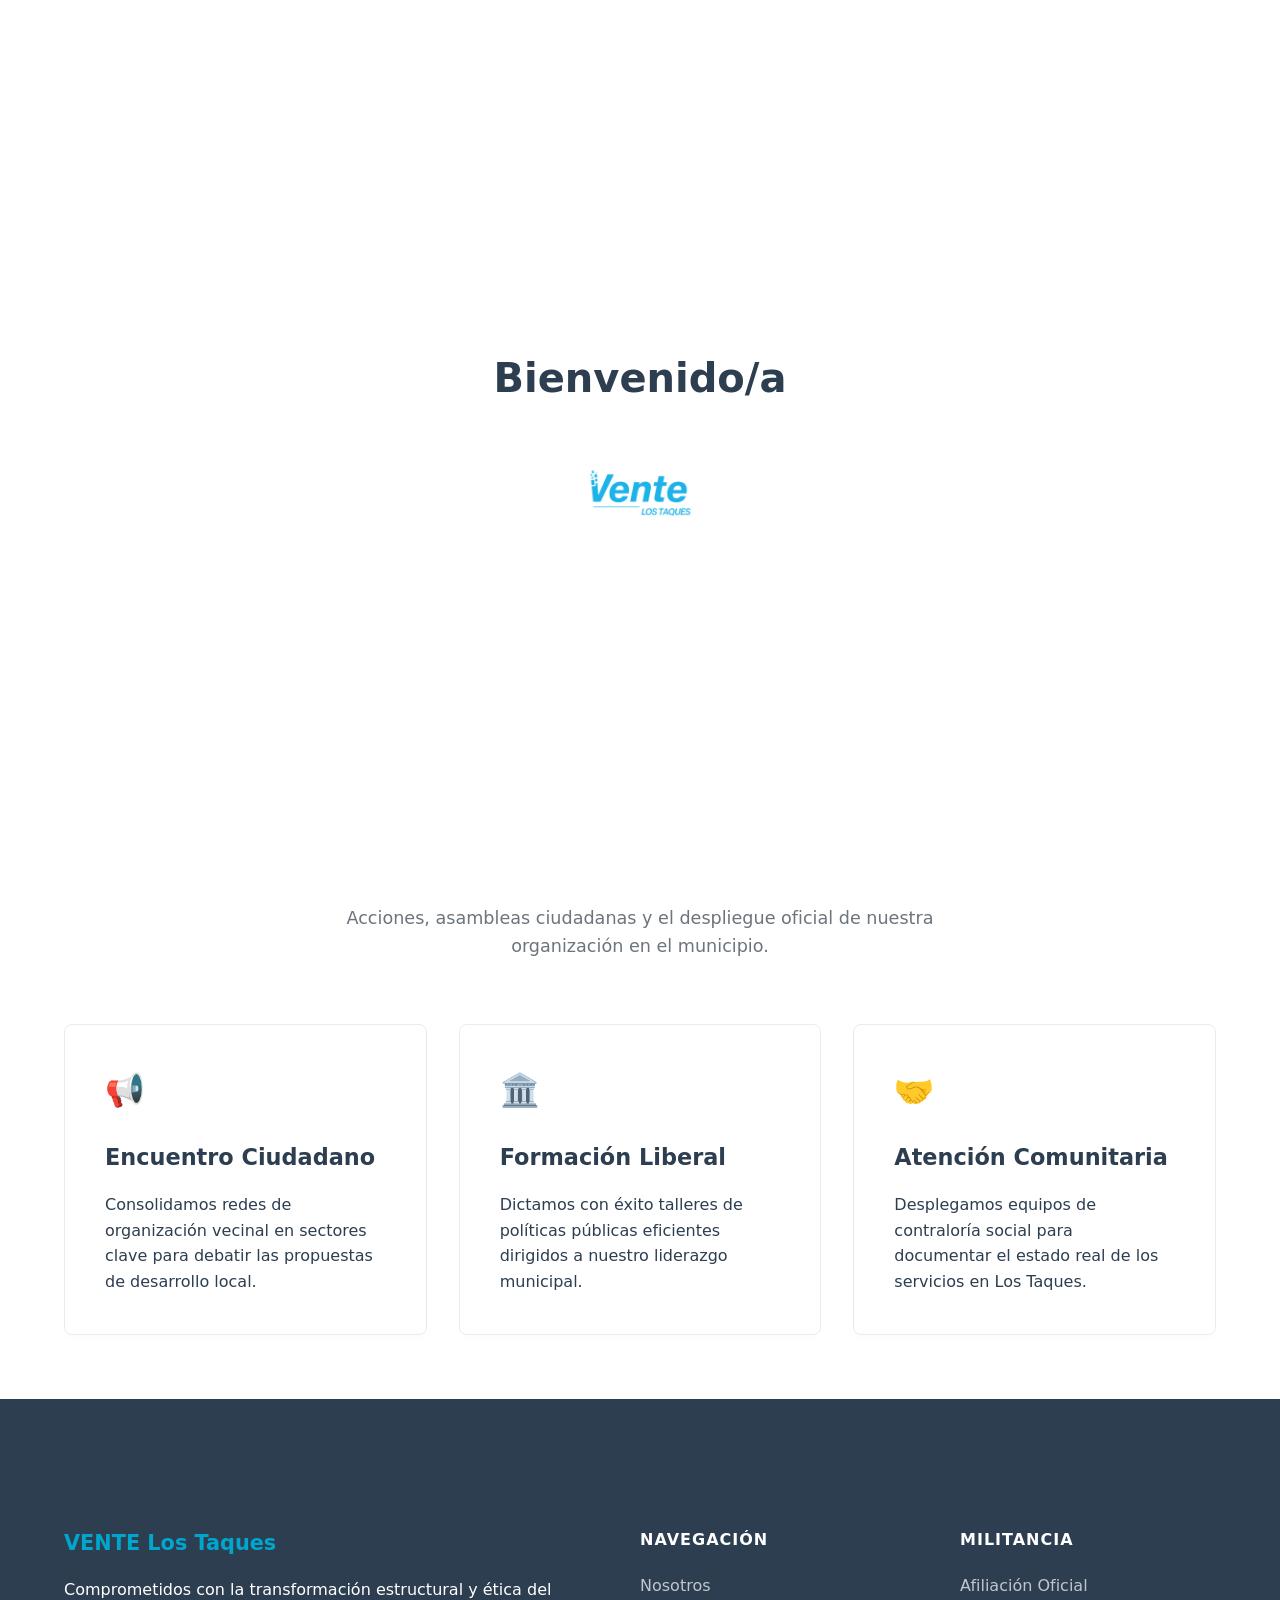
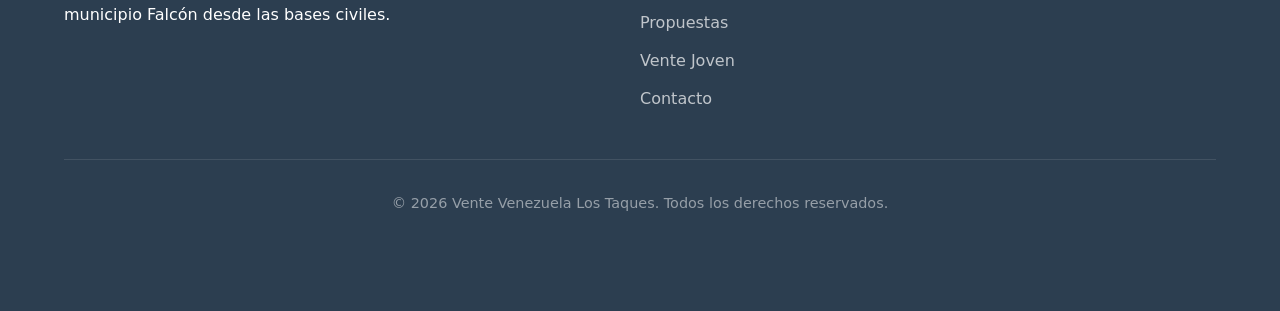
==== index.html @ 9eb404ef "Update index.html" ====
<!DOCTYPE html>
<html lang="es">
<head>
    <meta charset="UTF-8">
    <meta name="viewport" content="width=device-width, initial-scale=1.0">
    <title>Vente Los Taques | Inicio</title>
    <link rel="stylesheet" href="css/estilos.css">
    <link rel="icon" type="image/png" href="img/logo.png">
</head>
<body>

    <!-- Pantalla de Carga Flotante -->
    <div class="pantalla-carga" id="loader-bienvenida">
        <div class="pantalla-carga-contenido">
            <h2>Bienvenido/a</h2>
            <img src="img/logofondo.png" alt="Vente Logo Icono">
        </div>
    </div>

    <header class="header-institucional">
        <nav class="navbar">
            <div class="logo">
                <a href="index.html">
                    <img src="img/logofondo.png" alt="Vente Los Taques" class="logo-img">
                </a>
            </div>
            <button class="hamburger" aria-label="Abrir menú" aria-expanded="false">
                <span class="bar"></span>
                <span class="bar"></span>
                <span class="bar"></span>
            </button>
            <ul class="nav-menu">
                <li><a href="index.html" class="nav-link">Inicio</a></li>
                <li><a href="nosotros/" class="nav-link">Nosotros</a></li>
                <li><a href="propuestas/" class="nav-link">Propuestas</a></li>
                <li><a href="juventud/" class="nav-link">Vente Joven</a></li>
                <li><a href="contacto/" class="nav-link">Contacto</a></li>
                <li><a href="noticias/" class="nav-link">Noticias</a></li>
                <li><a href="inscribete/" class="nav-link btn-cta-nav">Inscríbete</a></li>
            </ul>
        </nav>
    </header>

    <main>
        <section class="hero">
            <div class="contenedor">
                <div class="hero-content">
                    <h1>Libertad y Democracia para <span>Los Taques</span></h1>
                    <p>Construimos una alternativa civil sólida basada en pilares institucionales éticos, el libre mercado y la defensa inquebrantable de la propiedad privada en nuestro municipio.</p>
                    <a href="inscribete/" class="btn-principal" style="width: auto;">Súmate al Movimiento</a>
                </div>
            </div>
        </section>

        <section class="contenedor">
            <div class="encabezado-seccion">
                <h2>Noticias de Los Taques</h2>
                <p>Acciones, asambleas ciudadanas y el despliegue oficial de nuestra organización en el municipio.</p>
            </div>
            <div class="grid-dinamico">
                <article class="tarjeta-corporativa">
                    <div class="icono">📢</div>
                    <h3>Encuentro Ciudadano</h3>
                    <p>Consolidamos redes de organización vecinal en sectores clave para debatir las propuestas de desarrollo local.</p>
                </article>
                <article class="tarjeta-corporativa">
                    <div class="icono">🏛️</div>
                    <h3>Formación Liberal</h3>
                    <p>Dictamos con éxito talleres de políticas públicas eficientes dirigidos a nuestro liderazgo municipal.</p>
                </article>
                <article class="tarjeta-corporativa">
                    <div class="icono">🤝</div>
                    <h3>Atención Comunitaria</h3>
                    <p>Desplegamos equipos de contraloría social para documentar el estado real de los servicios en Los Taques.</p>
                </article>
            </div>
        </section>
    </main>

    <footer class="footer-institucional">
        <div class="contenedor">
            <div class="footer-grid">
                <div class="footer-info">
                    <h4>VENTE Los Taques</h4>
                    <p>Comprometidos con la transformación estructural y ética del municipio Falcón desde las bases civiles.</p>
                </div>
                <div class="footer-enlaces">
                    <h5>Navegación</h5>
                    <ul>
                        <li><a href="nosotros/">Nosotros</a></li>
                        <li><a href="propuestas/">Propuestas</a></li>
                        <li><a href="juventud/">Vente Joven</a></li>
                        <li><a href="contacto/">Contacto</a></li>
                    </ul>
                </div>
                <div class="footer-enlaces">
                    <h5>Militancia</h5>
                    <ul>
                        <li><a href="inscribete/">Afiliación Oficial</a></li>
                    </ul>
                </div>
            </div>
            <div class="footer-derechos">
                <p>&copy; 2026 Vente Venezuela Los Taques. Todos los derechos reservados.</p>
            </div>
        </div>
    </footer>

    <script src="js/funciones.js"></script>
</body>
</html>
---- css/estilos.css ----
/* ==========================================================================
   VARIABLES DE IDENTIDAD VISUAL (VENTE VENEZUELA)
   ========================================================================== */
:root {
    --azul-institucional: #00A6CE; /* Azul Cian oficial de Vente */
    --azul-hover: #0084A3;
    --blanco-puro: #FFFFFF;
    --gris-fondo: #F8F9FA;
    --gris-plomo: #2C3E50;
    --gris-secundario: #6C757D;
    --borde-suave: #E9ECEF;
    --fuente-principal: 'Inter', system-ui, -apple-system, sans-serif;
    --transicion-fluida: all 0.3s cubic-bezier(0.25, 0.8, 0.25, 1);
}

/* ==========================================================================
   RESETS Y ESTILOS GLOBALES
   ========================================================================== */
* {
    margin: 0;
    padding: 0;
    box-sizing: border-box;
}

body {
    font-family: var(--fuente-principal);
    background-color: var(--blanco-puro);
    color: var(--gris-plomo);
    line-height: 1.6;
    overflow-x: hidden;
}

body.pagina-alternativa {
    background-color: var(--gris-fondo);
}

a {
    text-decoration: none;
    color: inherit;
    transition: var(--transicion-fluida);
}

ul {
    list-style: none;
}

img {
    max-width: 100%;
    display: block;
}

.contenedor {
    width: 90%;
    max-width: 1200px;
    margin: 0 auto;
    padding: 4rem 0;
}

/* ==========================================================================
   PANTALLA DE CARGA (LOADER BIENVENIDA)
   ========================================================================== */
.pantalla-carga {
    position: fixed;
    top: 0;
    left: 0;
    width: 100%;
    height: 100vh;
    background-color: var(--blanco-puro);
    z-index: 9999;
    display: flex;
    flex-direction: column;
    justify-content: center;
    align-items: center;
    transition: opacity 0.5s ease, visibility 0.5s ease;
}

.pantalla-carga.ocultar {
    opacity: 0;
    visibility: hidden;
    pointer-events: none;
}

.pantalla-carga-contenido {
    text-align: center;
    animation: pulsoSuave 2s infinite ease-in-out;
}

.pantalla-carga h2 {
    font-size: 2.5rem;
    color: var(--gris-plomo);
    margin-bottom: 1.5rem;
    font-weight: 700;
}

.pantalla-carga img {
    width: 120px;
    height: auto;
    margin: 0 auto;
}

/* ==========================================================================
   COMPONENTE GLOBAL: NAVBAR (BARRA DE NAVEGACIÓN)
   ========================================================================== */
.header-institucional {
    background-color: rgba(255, 255, 255, 0.95);
    backdrop-filter: blur(10px);
    border-bottom: 1px solid var(--borde-suave);
    position: sticky;
    top: 0;
    z-index: 1000;
    box-shadow: 0 2px 10px rgba(0,0,0,0.02);
}

.navbar {
    display: flex;
    justify-content: space-between;
    align-items: center;
    height: 80px;
    width: 90%;
    max-width: 1200px;
    margin: 0 auto;
}

.logo a {
    display: flex;
    align-items: center;
}

.logo-img {
    height: 50px; /* Tamaño adaptado para el logo oficial */
    width: auto;
    object-fit: contain;
}

.nav-menu {
    display: flex;
    gap: 2rem;
    align-items: center;
}

.nav-link {
    font-size: 0.95rem;
    font-weight: 500;
    color: var(--gris-plomo);
    padding: 0.5rem 0;
    position: relative;
}

.nav-link:hover, .nav-link.active {
    color: var(--azul-institucional);
}

.nav-link::after {
    content: '';
    position: absolute;
    bottom: 0;
    left: 0;
    width: 0;
    height: 2px;
    background-color: var(--azul-institucional);
    transition: var(--transicion-fluida);
}

.nav-link:hover::after, .nav-link.active::after {
    width: 100%;
}

.btn-cta-nav {
    background-color: var(--azul-institucional);
    color: var(--blanco-puro) !important;
    padding: 0.6rem 1.2rem;
    border-radius: 6px;
    font-weight: 600;
}

.btn-cta-nav:hover {
    background-color: var(--azul-hover);
    transform: translateY(-1px);
}

/* Menú Hamburguesa */
.hamburger {
    display: none;
    cursor: pointer;
    background: none;
    border: none;
    padding: 0.5rem;
    z-index: 1100;
}

.bar {
    display: block;
    width: 25px;
    height: 3px;
    margin: 5px auto;
    transition: var(--transicion-fluida);
    background-color: var(--gris-plomo);
    border-radius: 2px;
}

/* ==========================================================================
   VISTAS / SECCIONES ESTRUCTURALES
   ========================================================================== */
.hero {
    background: linear-gradient(135deg, rgba(255,255,255,0.92) 0%, rgba(248,249,250,0.95) 100%), url('../img/bg-hero.jpg') center/cover no-repeat;
    min-height: calc(85vh - 80px);
    display: flex;
    align-items: center;
    position: relative;
}

.hero-content {
    max-width: 700px;
    animation: entradaFluida 1s cubic-bezier(0.25, 1, 0.5, 1) forwards;
}

.hero h1 {
    font-size: 3.5rem;
    font-weight: 800;
    line-height: 1.15;
    color: var(--gris-plomo);
    margin-bottom: 1.5rem;
    letter-spacing: -1px;
}

.hero h1 span {
    color: var(--azul-institucional);
}

.hero p {
    font-size: 1.2rem;
    color: var(--gris-secundario);
    margin-bottom: 2.5rem;
}

.encabezado-seccion {
    text-align: center;
    margin-bottom: 4rem;
}

.encabezado-seccion h2 {
    font-size: 2.25rem;
    color: var(--gris-plomo);
    font-weight: 700;
    margin-bottom: 1rem;
}

.encabezado-seccion p {
    color: var(--gris-secundario);
    font-size: 1.1rem;
    max-width: 600px;
    margin: 0 auto;
}

.grid-dinamico {
    display: grid;
    grid-template-columns: repeat(auto-fit, minmax(300px, 1fr));
    gap: 2rem;
}

.tarjeta-corporativa {
    background-color: var(--blanco-puro);
    border: 1px solid var(--borde-suave);
    border-radius: 8px;
    padding: 2.5rem;
    transition: var(--transicion-fluida);
    box-shadow: 0 4px 6px rgba(0,0,0,0.01);
}

.tarjeta-corporativa:hover {
    transform: translateY(-5px);
    box-shadow: 0 12px 20px rgba(0, 166, 206, 0.08);
    border-color: rgba(0, 166, 206, 0.2);
}

.tarjeta-corporativa .icono {
    color: var(--azul-institucional);
    font-size: 2rem;
    margin-bottom: 1.5rem;
}

.tarjeta-corporativa h3 {
    font-size: 1.4rem;
    margin-bottom: 1rem;
    color: var(--gris-plomo);
}

/* Formuarios */
.contenedor-formulario {
    max-width: 600px;
    margin: 0 auto;
    background-color: var(--blanco-puro);
    padding: 3rem;
    border-radius: 8px;
    border: 1px solid var(--borde-suave);
    box-shadow: 0 10px 30px rgba(0,0,0,0.02);
    position: relative;
}

.grupo-form {
    margin-bottom: 1.5rem;
}

.grupo-form label {
    display: block;
    font-weight: 600;
    font-size: 0.9rem;
    margin-bottom: 0.5rem;
    color: var(--gris-plomo);
}

.grupo-form input,
.grupo-form textarea {
    width: 100%;
    padding: 0.85rem 1rem;
    border: 1px solid var(--borde-suave);
    border-radius: 6px;
    font-family: var(--fuente-principal);
    font-size: 1rem;
    background-color: var(--gris-fondo);
    transition: var(--transicion-fluida);
}

.grupo-form input:focus,
.grupo-form textarea:focus {
    outline: none;
    border-color: var(--azul-institucional);
    background-color: var(--blanco-puro);
    box-shadow: 0 0 0 3px rgba(0, 166, 206, 0.1);
}

.btn-principal {
    display: inline-block;
    background-color: var(--azul-institucional);
    color: var(--blanco-puro);
    padding: 0.85rem 2rem;
    border-radius: 6px;
    font-weight: 600;
    border: none;
    cursor: pointer;
    font-size: 1rem;
    transition: var(--transicion-fluida);
    text-align: center;
    width: 100%;
}

.btn-principal:hover {
    background-color: var(--azul-hover);
}

/* MODAL / ANIMACIÓN ÉXITO FORMULARIO */
.mensaje-exito-afiliacion {
    position: absolute;
    top: 0;
    left: 0;
    width: 100%;
    height: 100%;
    background-color: var(--blanco-puro);
    border-radius: 8px;
    display: flex;
    flex-direction: column;
    justify-content: center;
    align-items: center;
    text-align: center;
    padding: 2rem;
    opacity: 0;
    visibility: hidden;
    transition: var(--transicion-fluida);
    z-index: 10;
}

.mensaje-exito-afiliacion.activado {
    opacity: 1;
    visibility: visible;
    animation: entradaFluida 0.5s ease forwards;
}

.emoji-animado {
    font-size: 4rem;
    margin-bottom: 1rem;
    animation: rebote 1s infinite alternate;
}

/* ==========================================================================
   COMPONENTE GLOBAL: FOOTER (PIE DE PÁGINA)
   ========================================================================== */
.footer-institucional {
    background-color: var(--gris-plomo);
    color: var(--blanco-puro);
    padding: 4rem 0 2rem 0;
    margin-top: auto;
}

.footer-grid {
    display: grid;
    grid-template-columns: 2fr repeat(2, 1fr);
    gap: 4rem;
    border-bottom: 1px solid rgba(255,255,255,0.1);
    padding-bottom: 3rem;
    margin-bottom: 2rem;
}

.footer-info h4 {
    font-size: 1.3rem;
    color: var(--azul-institucional);
    margin-bottom: 1rem;
}

.footer-enlaces h5 {
    font-size: 1rem;
    margin-bottom: 1.25rem;
    text-transform: uppercase;
    letter-spacing: 1px;
}

.footer-enlaces ul {
    display: flex;
    flex-direction: column;
    gap: 0.75rem;
}

.footer-enlaces a {
    color: rgba(255,255,255,0.7);
}

.footer-enlaces a:hover {
    color: var(--azul-institucional);
    padding-left: 5px;
}

.footer-derechos {
    text-align: center;
    color: rgba(255,255,255,0.5);
    font-size: 0.9rem;
}

/* ==========================================================================
   ANIMACIONES NATIVAS
   ========================================================================== */
@keyframes entradaFluida {
    0% { opacity: 0; transform: translateY(20px); }
    100% { opacity: 1; transform: translateY(0); }
}

@keyframes pulsoSuave {
    0%, 100% { transform: scale(1); opacity: 0.9; }
    50% { transform: scale(1.03); opacity: 1; }
}

@keyframes rebote {
    0% { transform: translateY(0); }
    100% { transform: translateY(-15px); }
}

/* ==========================================================================
   SISTEMA RESPONSIVO (MEDIA QUERIES)
   ========================================================================== */
@media (max-width: 768px) {
    .hamburger { display: block; }
    .hamburger.active .bar:nth-child(2) { opacity: 0; }
    .hamburger.active .bar:nth-child(1) { transform: translateY(8px) rotate(45deg); }
    .hamburger.active .bar:nth-child(3) { transform: translateY(-8px) rotate(-45deg); }

    .nav-menu {
        position: fixed;
        left: -100%;
        top: 80px;
        flex-direction: column;
        background-color: var(--blanco-puro);
        width: 100%;
        height: calc(100vh - 80px);
        text-align: center;
        transition: 0.4s cubic-bezier(0.25, 1, 0.5, 1);
        box-shadow: 0 10px 15px rgba(0,0,0,0.05);
        gap: 1.5rem;
        padding-top: 3rem;
    }

    .nav-menu.active { left: 0; }
    .hero h1 { font-size: 2.5rem; }
    .footer-grid { grid-template-columns: 1fr; gap: 2rem; }
    .contenedor-formulario { padding: 1.5rem; }
   }
   /* ==========================================================================
   SECCIÓN DE NOTICIAS (CARTELERA Y ARTÍCULOS)
   ========================================================================== */
.tarjeta-noticia {
    background-color: var(--blanco-puro);
    border: 1px solid var(--borde-suave);
    border-radius: 8px;
    overflow: hidden;
    transition: var(--transicion-fluida);
    display: flex;
    flex-direction: column;
}

.tarjeta-noticia:hover {
    transform: translateY(-5px);
    box-shadow: 0 12px 25px rgba(0, 0, 0, 0.05);
}

.noticia-portada {
    width: 100%;
    height: 200px;
    object-fit: cover;
}

.noticia-cuerpo {
    padding: 1.5rem;
    display: flex;
    flex-direction: column;
    flex-grow: 1;
}

.noticia-meta {
    font-size: 0.85rem;
    color: var(--azul-institucional);
    font-weight: 600;
    margin-bottom: 0.5rem;
    text-transform: uppercase;
    letter-spacing: 0.5px;
}

.tarjeta-noticia h3 {
    font-size: 1.25rem;
    color: var(--gris-plomo);
    margin-bottom: 0.75rem;
    line-height: 1.4;
}

.tarjeta-noticia p {
    color: var(--gris-secundario);
    font-size: 0.95rem;
    margin-bottom: 1.5rem;
    display: -webkit-box;
    -webkit-line-clamp: 3;
    -webkit-box-orient: vertical;
    overflow: hidden;
}

.btn-leer-mas {
    color: var(--azul-institucional);
    font-weight: 700;
    font-size: 0.95rem;
    display: inline-flex;
    align-items: center;
    gap: 0.5rem;
    margin-top: auto;
}

.btn-leer-mas:hover {
    color: var(--azul-hover);
}

/* Estilos de la Noticia Individual Abierta */
.contenedor-articulo {
    max-width: 800px;
    margin: 0 auto;
    padding: 2rem 0;
}

.meta-articulo-extendido {
    color: var(--gris-secundario);
    font-size: 0.95rem;
    margin-bottom: 1.5rem;
    display: flex;
    gap: 1.5rem;
    border-bottom: 1px solid var(--borde-suave);
    padding-bottom: 1rem;
}

.meta-articulo-extendido span strong {
    color: var(--gris-plomo);
}

.portada-articulo-max {
    width: 100%;
    max-height: 450px;
    object-fit: cover;
    border-radius: 8px;
    margin-bottom: 2.5rem;
}

.cuerpo-articulo {
    font-size: 1.15rem;
    line-height: 1.8;
    color: #333333;
}

.cuerpo-articulo p {
    margin-bottom: 1.5rem;
}

/* Botones de Compartir */
.compartir-redes {
    margin: 3rem 0;
    padding: 1.5rem 0;
    border-top: 1px solid var(--borde-suave);
    border-bottom: 1px solid var(--borde-suave);
}

.compartir-redes h4 {
    font-size: 1rem;
    color: var(--gris-plomo);
    margin-bottom: 1rem;
    text-transform: uppercase;
    letter-spacing: 0.5px;
}

.bloque-botones-sociales {
    display: flex;
    gap: 1rem;
    flex-wrap: wrap;
}

.btn-social-compartir {
    padding: 0.5rem 1rem;
    border-radius: 4px;
    font-size: 0.9rem;
    font-weight: 600;
    color: var(--blanco-puro) !important;
    display: flex;
    align-items: center;
    gap: 0.5rem;
}

.btn-social-compartir.ws { background-color: #25D366; }
.btn-social-compartir.ig { background-color: #E1306C; }
.btn-social-compartir.fb { background-color: #1877F2; }
.btn-social-compartir.tw { background-color: #000000; }

/* Galería de Fotos del Evento (Formato profesional abajo) */
.galeria-noticia {
    margin-top: 3rem;
}

.galeria-grid {
    display: grid;
    grid-template-columns: repeat(auto-fit, minmax(220px, 1fr));
    gap: 1rem;
    margin-top: 1.5rem;
}

.galeria-grid img {
    width: 100%;
    height: 160px;
    object-fit: cover;
    border-radius: 6px;
    transition: var(--transicion-fluida);
    cursor: pointer;
}

.galeria-grid img:hover {
    transform: scale(1.03);
    filter: brightness(0.9);
}
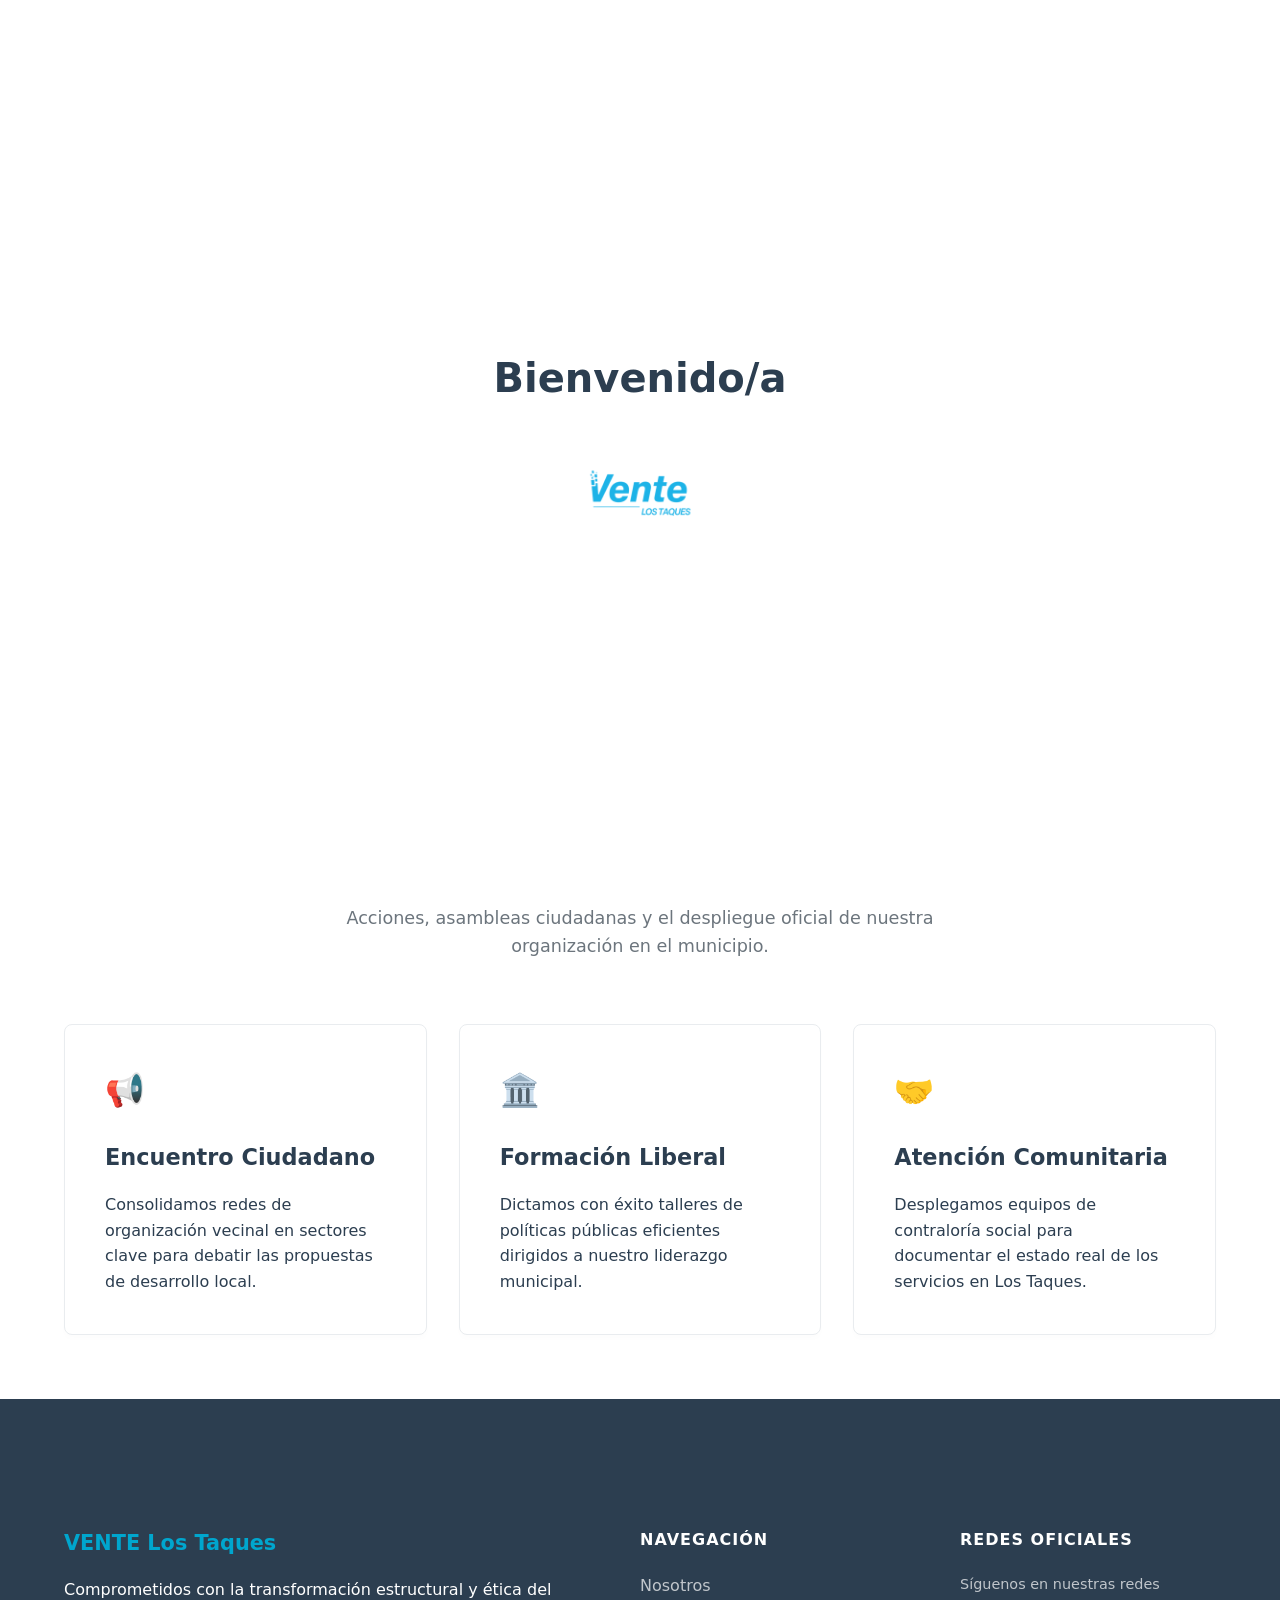
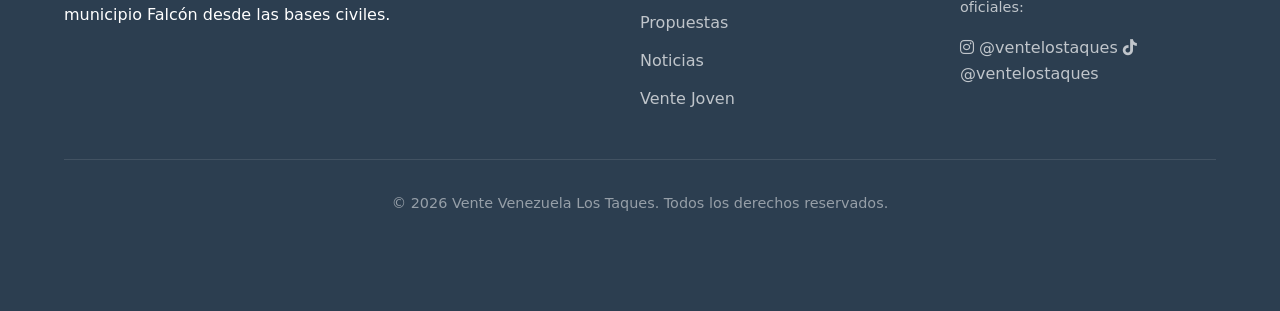
==== commit 9d535fdd: "Update index.html" ====
--- a/index.html
+++ b/index.html
@@ -5,6 +5,7 @@
     <meta name="viewport" content="width=device-width, initial-scale=1.0">
     <title>Vente Los Taques | Inicio</title>
     <link rel="stylesheet" href="css/estilos.css">
+    <link rel="stylesheet" href="https://cdnjs.cloudflare.com/ajax/libs/font-awesome/6.4.0/css/all.min.css">
     <link rel="icon" type="image/png" href="img/logo.png">
 </head>
 <body>
@@ -29,14 +30,22 @@
                 <span class="bar"></span>
                 <span class="bar"></span>
             </button>
-            <ul class="nav-menu">
-                <li><a href="index.html" class="nav-link">Inicio</a></li>
-                <li><a href="nosotros/" class="nav-link">Nosotros</a></li>
-                <li><a href="propuestas/" class="nav-link">Propuestas</a></li>
-                <li><a href="juventud/" class="nav-link">Vente Joven</a></li>
-                <li><a href="contacto/" class="nav-link">Contacto</a></li>
-                <li><a href="noticias/" class="nav-link">Noticias</a></li>
-                <li><a href="inscribete/" class="nav-link btn-cta-nav">Inscríbete</a></li>
+                        <ul class="nav-menu">
+                <li><a href="../index.html" class="nav-link">Inicio</a></li>
+                <li><a href="../nosotros/" class="nav-link">Nosotros</a></li>
+                <li><a href="../propuestas/" class="nav-link">Propuestas</a></li>
+                <li><a href="../noticias/" class="nav-link">Noticias</a></li>
+                <li><a href="../juventud/" class="nav-link">Vente Joven</a></li>
+                <li><a href="../contacto/" class="nav-link">Contacto</a></li>
+                <li><a href="../inscribete/" class="nav-link btn-cta-nav">Inscríbete</a></li>
+                
+                <li class="menu-redes-contenedor">
+                    <p class="redes-titulo-menu">Síguenos en nuestras redes oficiales</p>
+                    <div class="iconos-redes-menu">
+                        <a href="https://www.instagram.com/ventelostaques" target="_blank" aria-label="Instagram"><i class="fab fa-instagram"></i></a>
+                        <a href="https://www.tiktok.com/@ventelostaques" target="_blank" aria-label="TikTok"><i class="fab fa-tiktok"></i></a>
+                    </div>
+                </li>
             </ul>
         </nav>
     </header>
@@ -77,7 +86,7 @@
         </section>
     </main>
 
-    <footer class="footer-institucional">
+        <footer class="footer-institucional">
         <div class="contenedor">
             <div class="footer-grid">
                 <div class="footer-info">
@@ -87,24 +96,26 @@
                 <div class="footer-enlaces">
                     <h5>Navegación</h5>
                     <ul>
-                        <li><a href="nosotros/">Nosotros</a></li>
-                        <li><a href="propuestas/">Propuestas</a></li>
-                        <li><a href="juventud/">Vente Joven</a></li>
-                        <li><a href="contacto/">Contacto</a></li>
+                        <li><a href="../nosotros/">Nosotros</a></li>
+                        <li><a href="../propuestas/">Propuestas</a></li>
+                        <li><a href="../noticias/">Noticias</a></li>
+                        <li><a href="../juventud/">Vente Joven</a></li>
                     </ul>
                 </div>
                 <div class="footer-enlaces">
-                    <h5>Militancia</h5>
-                    <ul>
-                        <li><a href="inscribete/">Afiliación Oficial</a></li>
-                    </ul>
+                    <h5>Redes Oficiales</h5>
+                    <p style="color: rgba(255,255,255,0.7); font-size: 0.9rem; margin-bottom: 1rem;">Síguenos en nuestras redes oficiales:</p>
+                    <div class="iconos-redes-footer">
+                        <a href="https://www.instagram.com/ventelostaques" target="_blank" class="red-footer ig"><i class="fab fa-instagram"></i> @ventelostaques</a>
+                        <a href="https://www.tiktok.com/@ventelostaques" target="_blank" class="red-footer tt"><i class="fab fa-tiktok"></i> @ventelostaques</a>
+                    </div>
                 </div>
             </div>
             <div class="footer-derechos">
                 <p>&copy; 2026 Vente Venezuela Los Taques. Todos los derechos reservados.</p>
             </div>
         </div>
-    </footer>
+        </footer>
 
     <script src="js/funciones.js"></script>
 </body>
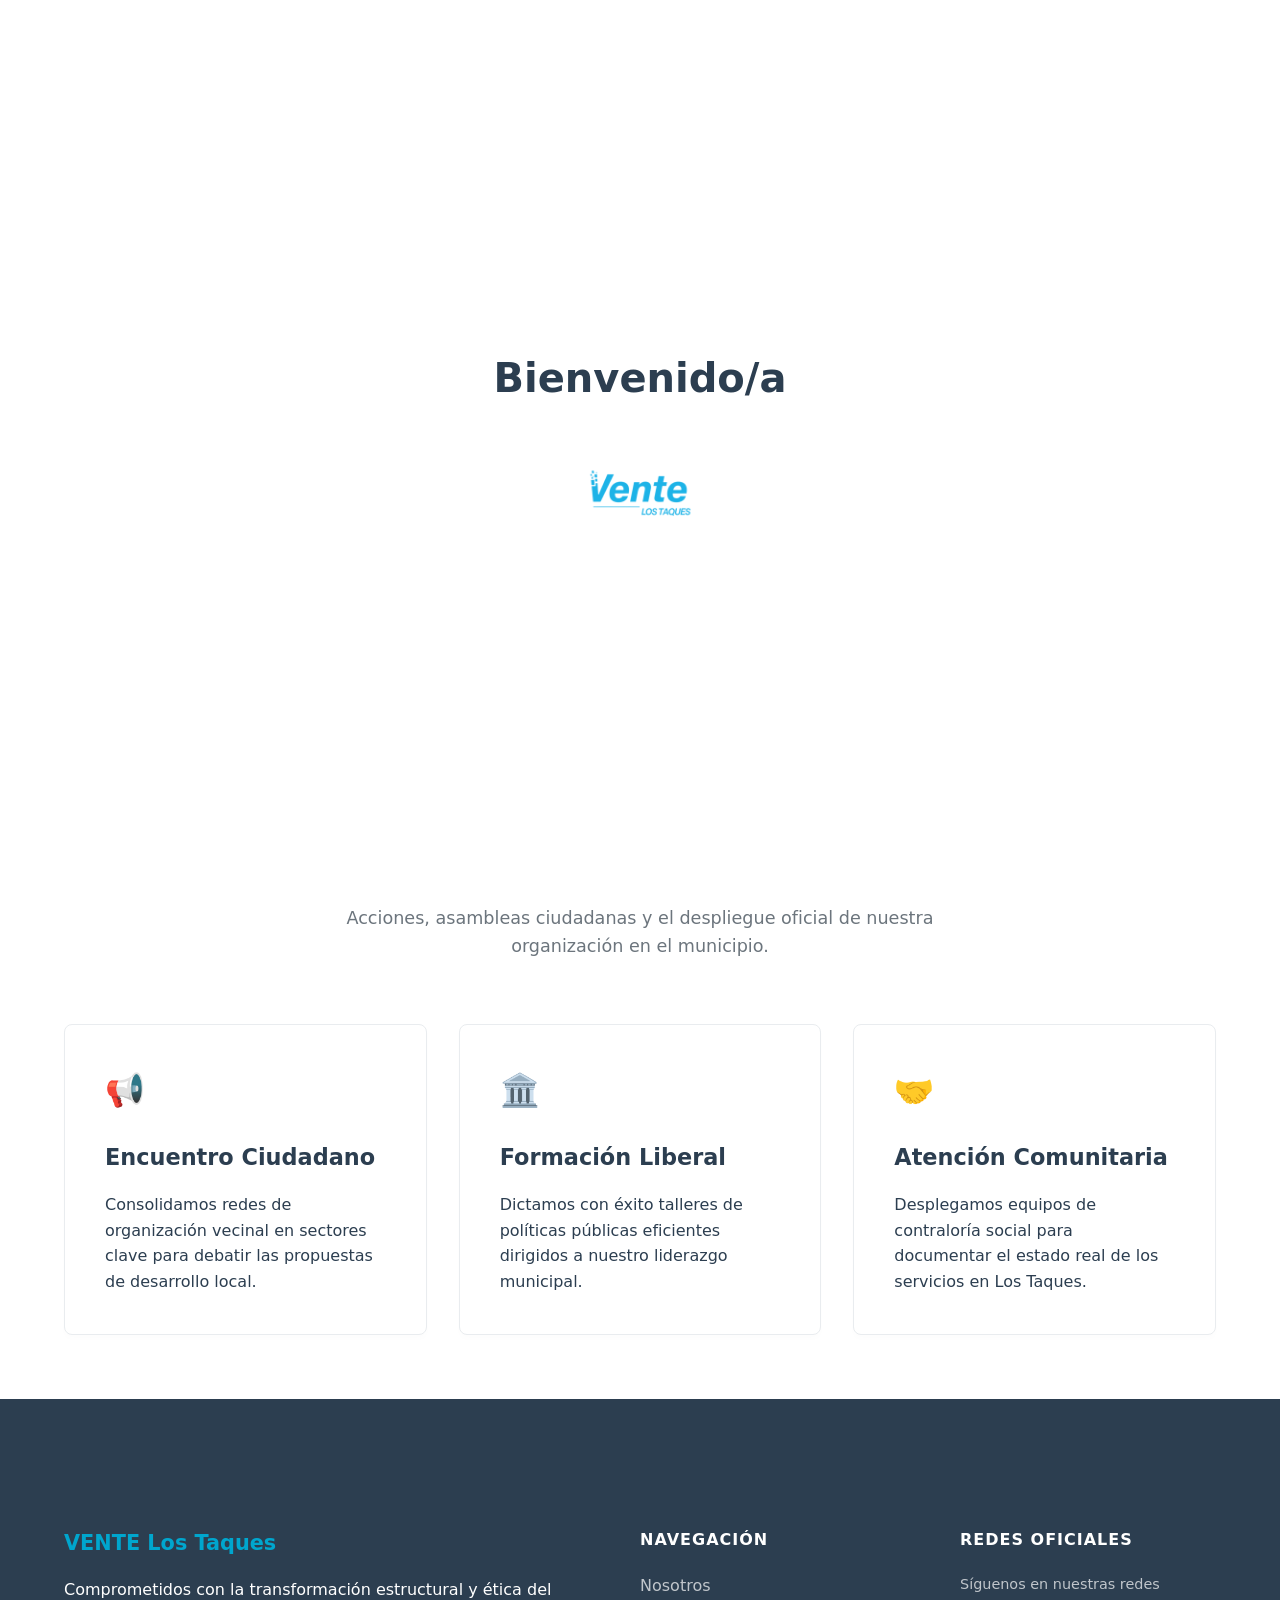
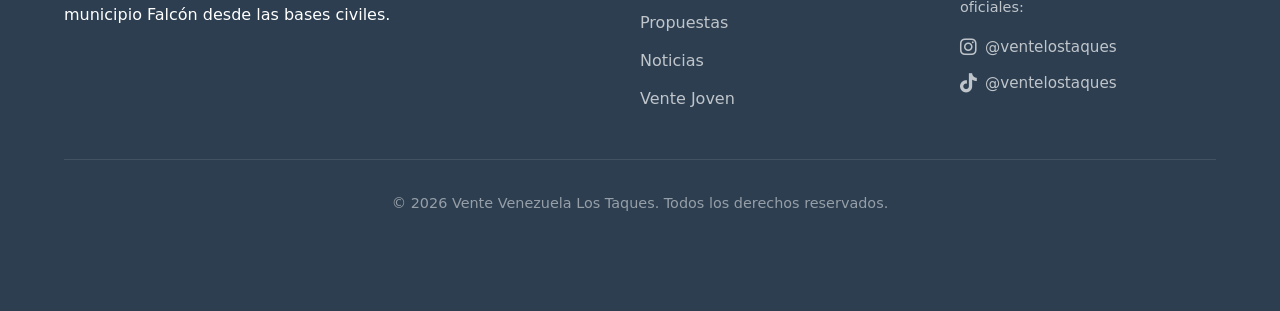
==== commit 5712ccda: "Update index.html" ====
--- a/index.html
+++ b/index.html
@@ -31,22 +31,22 @@
                 <span class="bar"></span>
             </button>
                         <ul class="nav-menu">
-                <li><a href="../index.html" class="nav-link">Inicio</a></li>
-                <li><a href="../nosotros/" class="nav-link">Nosotros</a></li>
-                <li><a href="../propuestas/" class="nav-link">Propuestas</a></li>
-                <li><a href="../noticias/" class="nav-link">Noticias</a></li>
-                <li><a href="../juventud/" class="nav-link">Vente Joven</a></li>
-                <li><a href="../contacto/" class="nav-link">Contacto</a></li>
-                <li><a href="../inscribete/" class="nav-link btn-cta-nav">Inscríbete</a></li>
-                
-                <li class="menu-redes-contenedor">
-                    <p class="redes-titulo-menu">Síguenos en nuestras redes oficiales</p>
-                    <div class="iconos-redes-menu">
-                        <a href="https://www.instagram.com/ventelostaques" target="_blank" aria-label="Instagram"><i class="fab fa-instagram"></i></a>
-                        <a href="https://www.tiktok.com/@ventelostaques" target="_blank" aria-label="TikTok"><i class="fab fa-tiktok"></i></a>
-                    </div>
-                </li>
-            </ul>
+    <li><a href="index.html" class="nav-link">Inicio</a></li>
+    <li><a href="nosotros/" class="nav-link">Nosotros</a></li>
+    <li><a href="propuestas/" class="nav-link">Propuestas</a></li>
+    <li><a href="noticias/" class="nav-link">Noticias</a></li>
+    <li><a href="juventud/" class="nav-link">Vente Joven</a></li>
+    <li><a href="contacto/" class="nav-link">Contacto</a></li>
+    <li><a href="inscribete/" class="nav-link btn-cta-nav">Inscríbete</a></li>
+    
+    <li class="menu-redes-contenedor">
+        <p class="redes-titulo-menu">Síguenos en nuestras redes oficiales</p>
+        <div class="iconos-redes-menu">
+            <a href="https://www.instagram.com/ventelostaques" target="_blank"><i class="fab fa-instagram"></i></a>
+            <a href="https://www.tiktok.com/@ventelostaques" target="_blank"><i class="fab fa-tiktok"></i></a>
+        </div>
+    </li>
+</ul>
         </nav>
     </header>
 
--- a/css/estilos.css
+++ b/css/estilos.css
@@ -654,4 +654,77 @@
     transform: scale(1.03);
     filter: brightness(0.9);
 }
-
+/* ==========================================================================
+   ESTILOS DE REDES SOCIALES (MENÚ Y FOOTER)
+   ========================================================================== */
+
+/* Redes dentro del menú desplegable móvil */
+.menu-redes-contenedor {
+    display: none; /* Se oculta por defecto en computadoras */
+    width: 100%;
+    margin-top: 2rem;
+    padding-top: 1.5rem;
+    border-top: 1px solid var(--borde-suave);
+    text-align: center;
+}
+
+.redes-titulo-menu {
+    font-size: 0.85rem;
+    color: var(--gris-secundario);
+    text-transform: uppercase;
+    letter-spacing: 1px;
+    font-weight: 600;
+    margin-bottom: 1rem;
+}
+
+.iconos-redes-menu {
+    display: flex;
+    justify-content: center;
+    gap: 1.5rem;
+}
+
+.iconos-redes-menu a {
+    font-size: 1.8rem;
+    color: var(--gris-plomo);
+    transition: var(--transicion-fluida);
+}
+
+.iconos-redes-menu a:hover {
+    color: var(--azul-institucional);
+    transform: translateY(-3px);
+}
+
+/* Redes en el Footer */
+.iconos-redes-footer {
+    display: flex;
+    flex-direction: column;
+    gap: 0.75rem;
+}
+
+.red-footer {
+    display: flex;
+    align-items: center;
+    gap: 0.5rem;
+    font-size: 0.95rem;
+    color: rgba(255, 255, 255, 0.7) !important;
+    transition: var(--transicion-fluida);
+}
+
+.red-footer i {
+    font-size: 1.2rem;
+}
+
+.red-footer:hover {
+    padding-left: 5px;
+}
+
+.red-footer.ig:hover { color: #E1306C !important; }
+.red-footer.tt:hover { color: #00F2FE !important; }
+
+/* Ajuste responsivo para mostrar las redes solo dentro del menú hamburguesa en móviles */
+@media (max-width: 768px) {
+    .menu-redes-contenedor {
+        display: block;
+    }
+}
+
